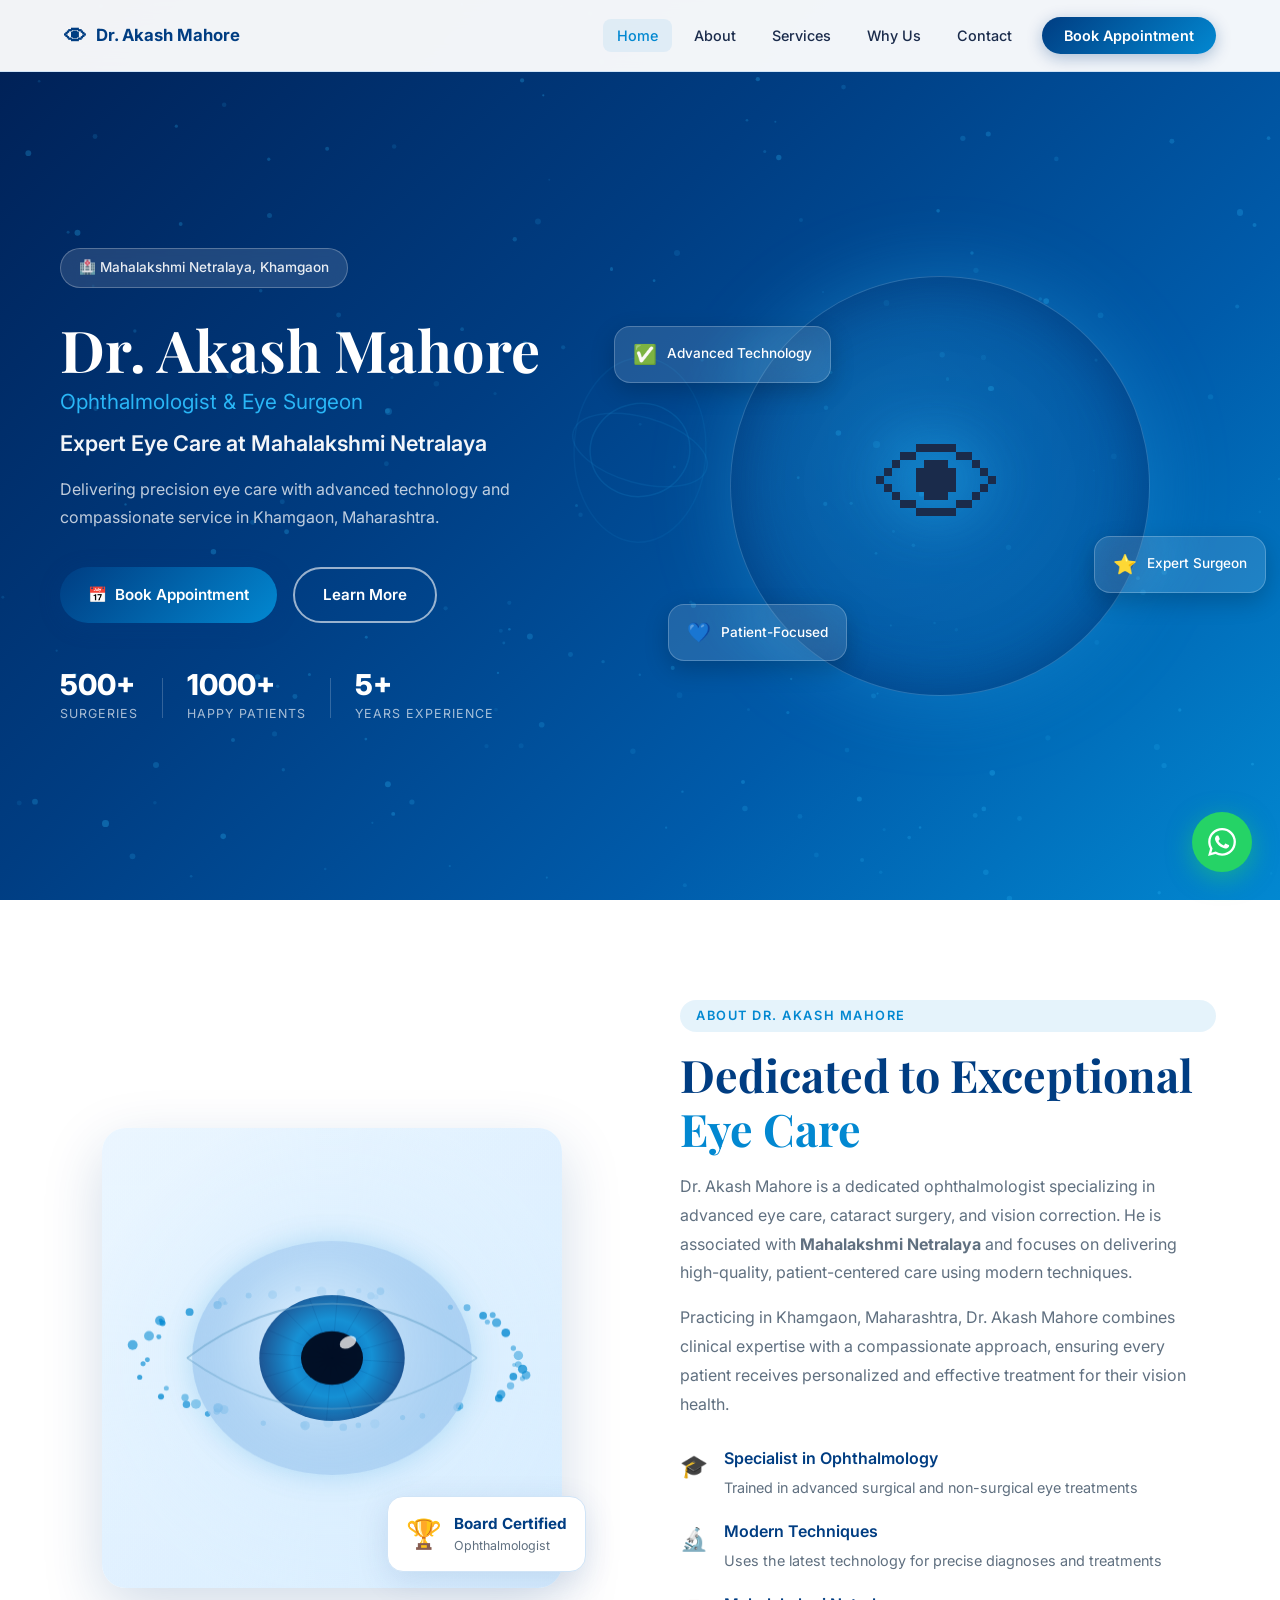
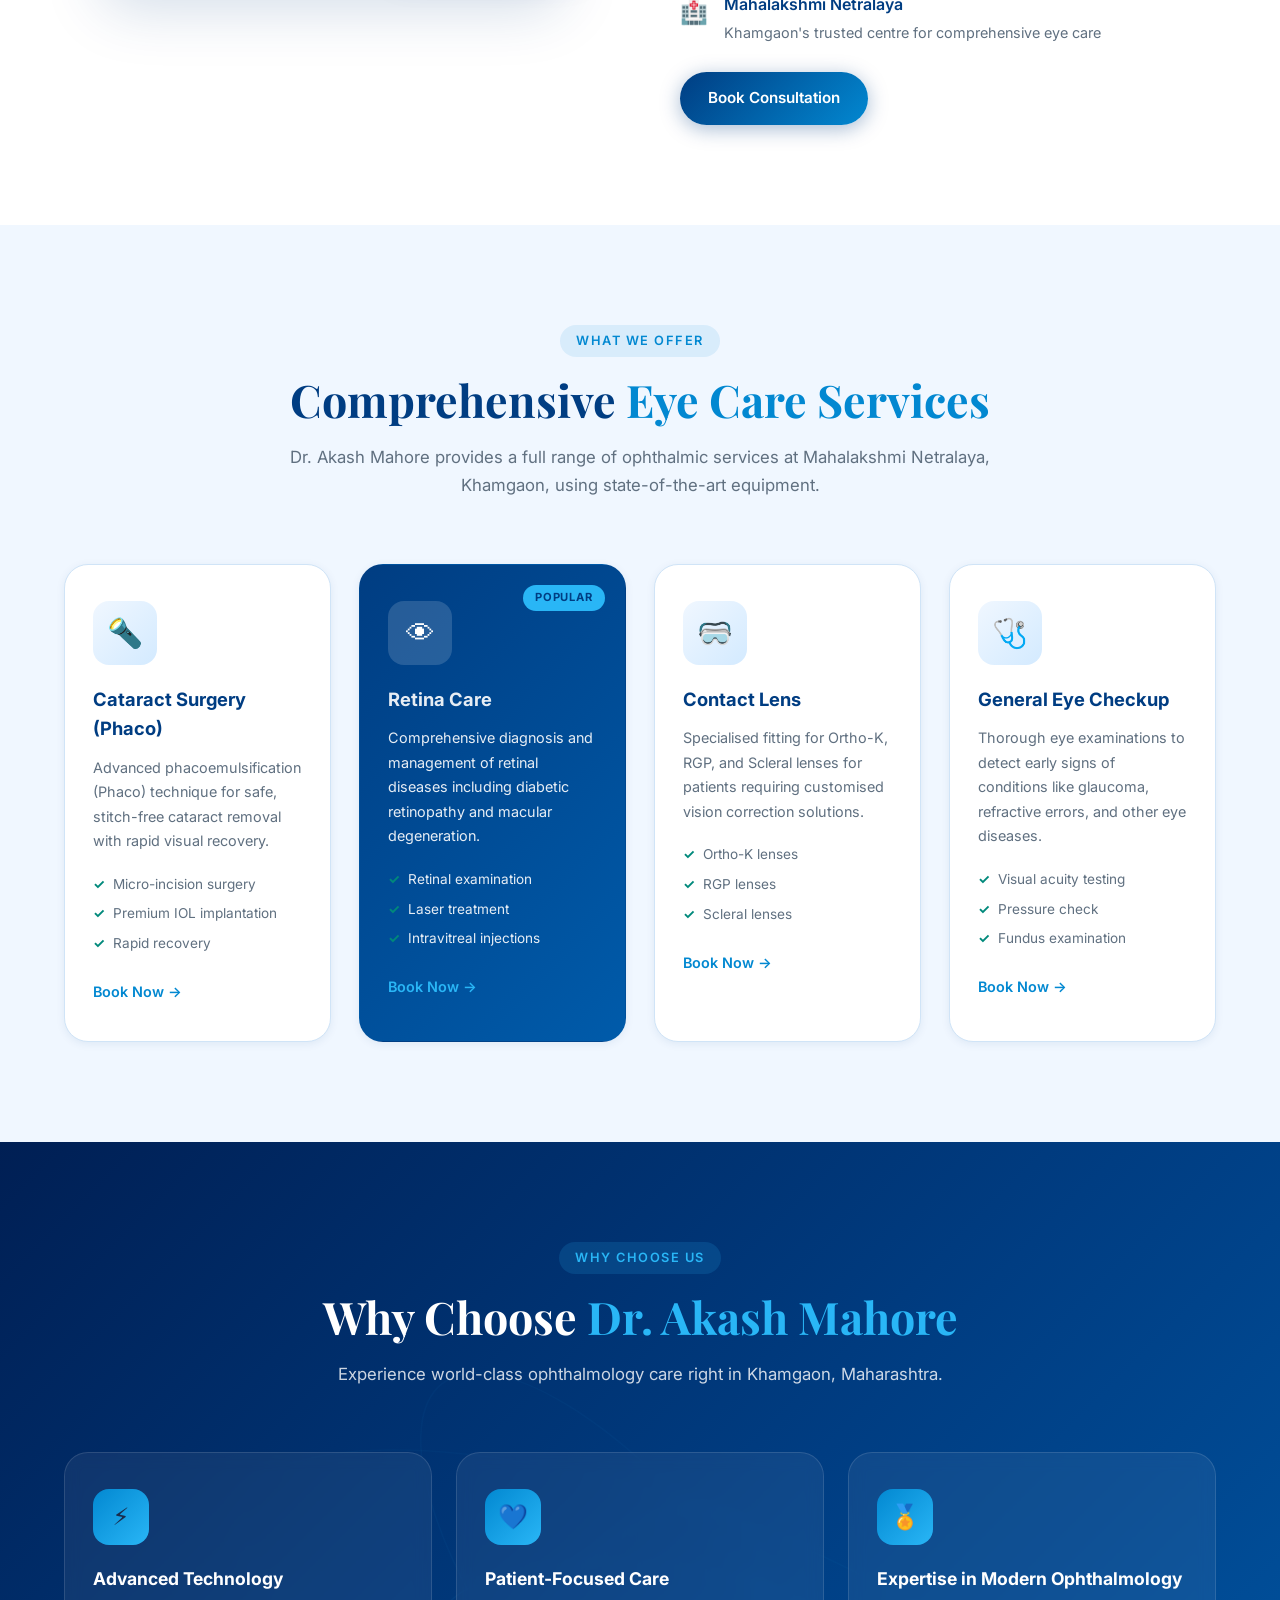
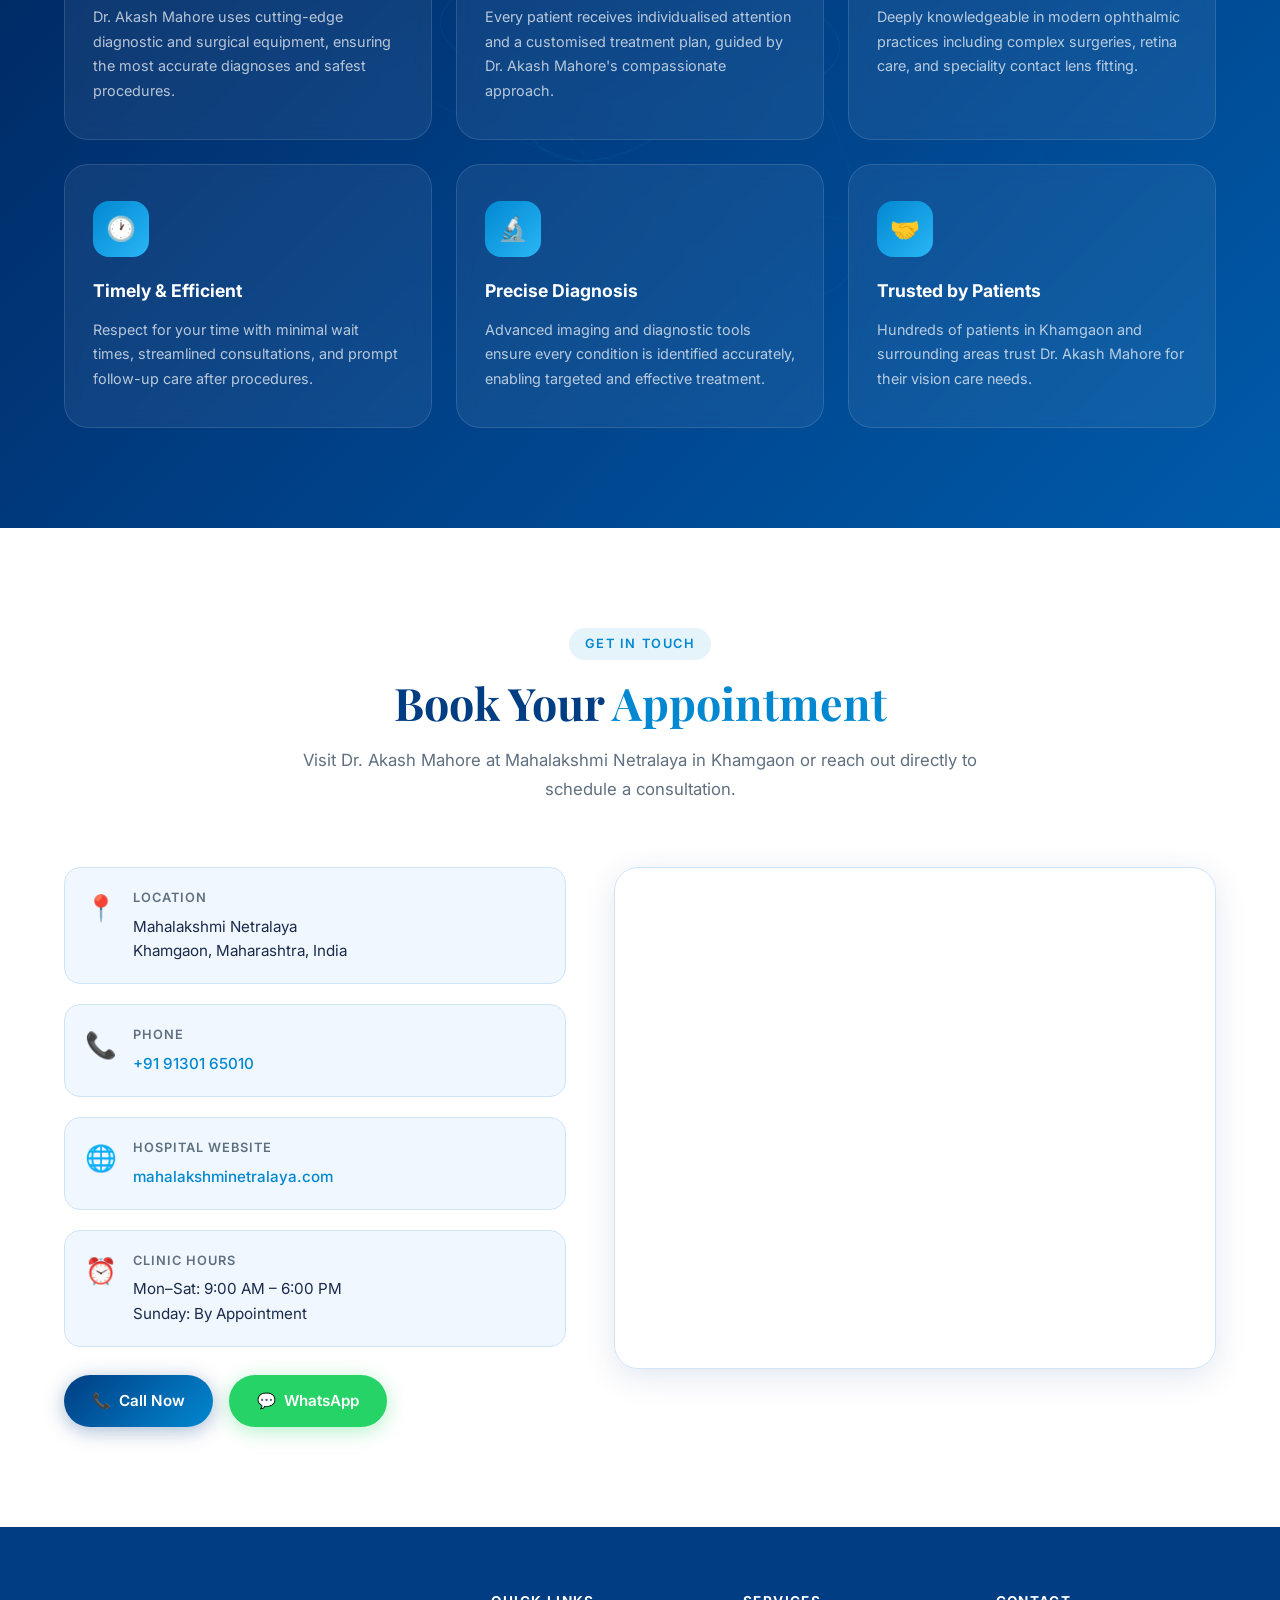
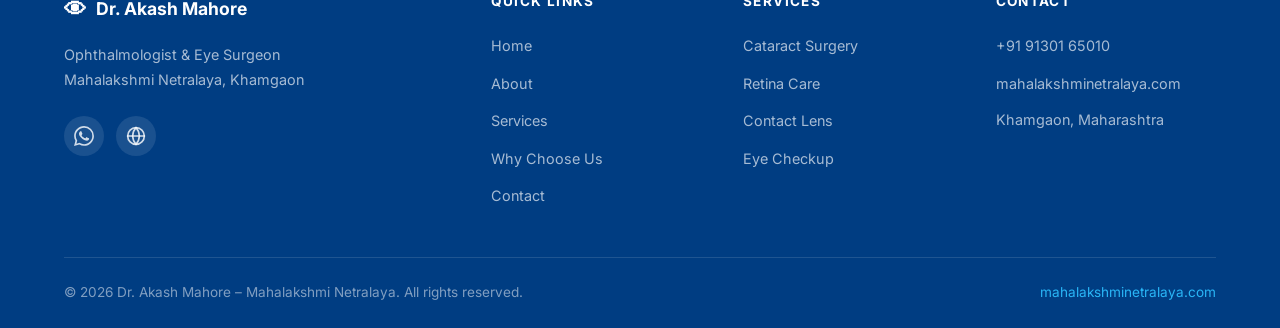
==== index.html @ 10a82d3f "Create professional ophthalmologist website for Dr. Akash Mahore Co-authored-by: akashmahore <257510" ====
<!DOCTYPE html>
<html lang="en">
<head>
  <meta charset="UTF-8" />
  <meta name="viewport" content="width=device-width, initial-scale=1.0" />
  <meta name="description" content="Dr. Akash Mahore is a renowned ophthalmologist at Mahalakshmi Netralaya, Khamgaon, Maharashtra. Expert in cataract surgery, retina care, contact lens fitting, and general eye checkups." />
  <meta name="keywords" content="Dr. Akash Mahore, ophthalmologist, eye surgeon, Mahalakshmi Netralaya, Khamgaon, Maharashtra, cataract surgery, retina care, contact lens, eye checkup" />
  <meta name="author" content="Dr. Akash Mahore" />
  <meta property="og:title" content="Dr. Akash Mahore | Ophthalmologist | Mahalakshmi Netralaya" />
  <meta property="og:description" content="Expert eye care at Mahalakshmi Netralaya, Khamgaon, Maharashtra. Book an appointment with Dr. Akash Mahore today." />
  <meta property="og:type" content="website" />
  <title>Dr. Akash Mahore | Ophthalmologist | Mahalakshmi Netralaya</title>

  <!-- Schema Markup for Medical Professional -->
  <script type="application/ld+json">
  {
    "@context": "https://schema.org",
    "@type": "Physician",
    "name": "Dr. Akash Mahore",
    "description": "Ophthalmologist and Eye Surgeon specializing in cataract surgery, retina care, and vision correction.",
    "medicalSpecialty": "Ophthalmology",
    "worksFor": {
      "@type": "MedicalOrganization",
      "name": "Mahalakshmi Netralaya",
      "url": "https://mahalakshminetralaya.com",
      "address": {
        "@type": "PostalAddress",
        "addressLocality": "Khamgaon",
        "addressRegion": "Maharashtra",
        "addressCountry": "IN"
      }
    },
    "telephone": "+919130165010",
    "url": "https://mahalakshminetralaya.com"
  }
  </script>

  <link rel="stylesheet" href="styles.css" />
  <link rel="preconnect" href="https://fonts.googleapis.com" />
  <link rel="preconnect" href="https://fonts.gstatic.com" crossorigin />
  <link href="https://fonts.googleapis.com/css2?family=Inter:wght@300;400;500;600;700;800&family=Playfair+Display:wght@700&display=swap" rel="stylesheet" />
</head>
<body>

  <!-- ===== NAVIGATION ===== -->
  <nav class="navbar" id="navbar" role="navigation" aria-label="Main navigation">
    <div class="nav-container">
      <a href="#home" class="nav-logo" aria-label="Dr. Akash Mahore Home">
        <span class="logo-icon">👁</span>
        <span class="logo-text">Dr. Akash Mahore</span>
      </a>
      <ul class="nav-links" id="navLinks" role="list">
        <li><a href="#home" class="nav-link">Home</a></li>
        <li><a href="#about" class="nav-link">About</a></li>
        <li><a href="#services" class="nav-link">Services</a></li>
        <li><a href="#why-choose" class="nav-link">Why Us</a></li>
        <li><a href="#contact" class="nav-link">Contact</a></li>
        <li><a href="tel:+919130165010" class="nav-cta">Book Appointment</a></li>
      </ul>
      <button class="hamburger" id="hamburger" aria-label="Toggle navigation menu" aria-expanded="false" aria-controls="navLinks">
        <span></span><span></span><span></span>
      </button>
    </div>
  </nav>

  <!-- ===== HERO SECTION ===== -->
  <section class="hero" id="home" aria-label="Hero section">
    <canvas id="heroCanvas" aria-hidden="true"></canvas>
    <div class="hero-particles" aria-hidden="true" id="heroParticles"></div>
    <div class="hero-content">
      <div class="hero-badge">🏥 Mahalakshmi Netralaya, Khamgaon</div>
      <h1 class="hero-title">
        Dr. Akash Mahore
        <span class="title-accent">Ophthalmologist &amp; Eye Surgeon</span>
      </h1>
      <p class="hero-subtitle">Expert Eye Care at Mahalakshmi Netralaya</p>
      <p class="hero-desc">Delivering precision eye care with advanced technology and compassionate service in Khamgaon, Maharashtra.</p>
      <div class="hero-actions">
        <a href="tel:+919130165010" class="btn btn-primary">
          <span>📅</span> Book Appointment
        </a>
        <a href="#about" class="btn btn-secondary">Learn More</a>
      </div>
      <div class="hero-stats">
        <div class="stat-item">
          <span class="stat-number">500+</span>
          <span class="stat-label">Surgeries</span>
        </div>
        <div class="stat-divider" aria-hidden="true"></div>
        <div class="stat-item">
          <span class="stat-number">1000+</span>
          <span class="stat-label">Happy Patients</span>
        </div>
        <div class="stat-divider" aria-hidden="true"></div>
        <div class="stat-item">
          <span class="stat-number">5+</span>
          <span class="stat-label">Years Experience</span>
        </div>
      </div>
    </div>
    <div class="hero-visual" aria-hidden="true">
      <div class="eye-3d-container" id="eye3dContainer"></div>
      <div class="floating-card card-1">
        <span class="card-icon">✅</span>
        <span>Advanced Technology</span>
      </div>
      <div class="floating-card card-2">
        <span class="card-icon">⭐</span>
        <span>Expert Surgeon</span>
      </div>
      <div class="floating-card card-3">
        <span class="card-icon">💙</span>
        <span>Patient-Focused</span>
      </div>
    </div>
  </section>

  <!-- ===== ABOUT SECTION ===== -->
  <section class="about" id="about" aria-label="About Dr. Akash Mahore">
    <div class="section-container">
      <div class="about-visual" aria-hidden="true">
        <div class="about-3d-wrap">
          <canvas id="aboutCanvas"></canvas>
          <div class="about-badge">
            <span class="badge-icon">🏆</span>
            <div>
              <span class="badge-title">Board Certified</span>
              <span class="badge-sub">Ophthalmologist</span>
            </div>
          </div>
        </div>
      </div>
      <div class="about-content">
        <div class="section-label">About Dr. Akash Mahore</div>
        <h2 class="section-title">Dedicated to Exceptional <span class="text-accent">Eye Care</span></h2>
        <p class="about-bio">
          Dr. Akash Mahore is a dedicated ophthalmologist specializing in advanced eye care, cataract surgery, and vision correction. He is associated with <strong>Mahalakshmi Netralaya</strong> and focuses on delivering high-quality, patient-centered care using modern techniques.
        </p>
        <p class="about-bio">
          Practicing in Khamgaon, Maharashtra, Dr. Akash Mahore combines clinical expertise with a compassionate approach, ensuring every patient receives personalized and effective treatment for their vision health.
        </p>
        <ul class="about-highlights" role="list">
          <li class="highlight-item">
            <span class="highlight-icon">🎓</span>
            <div>
              <strong>Specialist in Ophthalmology</strong>
              <p>Trained in advanced surgical and non-surgical eye treatments</p>
            </div>
          </li>
          <li class="highlight-item">
            <span class="highlight-icon">🔬</span>
            <div>
              <strong>Modern Techniques</strong>
              <p>Uses the latest technology for precise diagnoses and treatments</p>
            </div>
          </li>
          <li class="highlight-item">
            <span class="highlight-icon">🏥</span>
            <div>
              <strong>Mahalakshmi Netralaya</strong>
              <p>Khamgaon's trusted centre for comprehensive eye care</p>
            </div>
          </li>
        </ul>
        <a href="tel:+919130165010" class="btn btn-primary">Book Consultation</a>
      </div>
    </div>
  </section>

  <!-- ===== SERVICES SECTION ===== -->
  <section class="services" id="services" aria-label="Services offered by Dr. Akash Mahore">
    <div class="section-container">
      <div class="section-header">
        <div class="section-label">What We Offer</div>
        <h2 class="section-title">Comprehensive <span class="text-accent">Eye Care Services</span></h2>
        <p class="section-desc">Dr. Akash Mahore provides a full range of ophthalmic services at Mahalakshmi Netralaya, Khamgaon, using state-of-the-art equipment.</p>
      </div>
      <div class="services-grid">

        <article class="service-card" data-tilt>
          <div class="service-icon-wrap">
            <div class="service-icon">🔦</div>
          </div>
          <h3>Cataract Surgery (Phaco)</h3>
          <p>Advanced phacoemulsification (Phaco) technique for safe, stitch-free cataract removal with rapid visual recovery.</p>
          <ul class="service-features" role="list">
            <li>Micro-incision surgery</li>
            <li>Premium IOL implantation</li>
            <li>Rapid recovery</li>
          </ul>
          <a href="tel:+919130165010" class="service-cta">Book Now →</a>
        </article>

        <article class="service-card featured" data-tilt>
          <div class="service-badge">Popular</div>
          <div class="service-icon-wrap">
            <div class="service-icon">👁</div>
          </div>
          <h3>Retina Care</h3>
          <p>Comprehensive diagnosis and management of retinal diseases including diabetic retinopathy and macular degeneration.</p>
          <ul class="service-features" role="list">
            <li>Retinal examination</li>
            <li>Laser treatment</li>
            <li>Intravitreal injections</li>
          </ul>
          <a href="tel:+919130165010" class="service-cta">Book Now →</a>
        </article>

        <article class="service-card" data-tilt>
          <div class="service-icon-wrap">
            <div class="service-icon">🥽</div>
          </div>
          <h3>Contact Lens</h3>
          <p>Specialised fitting for Ortho-K, RGP, and Scleral lenses for patients requiring customised vision correction solutions.</p>
          <ul class="service-features" role="list">
            <li>Ortho-K lenses</li>
            <li>RGP lenses</li>
            <li>Scleral lenses</li>
          </ul>
          <a href="tel:+919130165010" class="service-cta">Book Now →</a>
        </article>

        <article class="service-card" data-tilt>
          <div class="service-icon-wrap">
            <div class="service-icon">🩺</div>
          </div>
          <h3>General Eye Checkup</h3>
          <p>Thorough eye examinations to detect early signs of conditions like glaucoma, refractive errors, and other eye diseases.</p>
          <ul class="service-features" role="list">
            <li>Visual acuity testing</li>
            <li>Pressure check</li>
            <li>Fundus examination</li>
          </ul>
          <a href="tel:+919130165010" class="service-cta">Book Now →</a>
        </article>

      </div>
    </div>
  </section>

  <!-- ===== WHY CHOOSE SECTION ===== -->
  <section class="why-choose" id="why-choose" aria-label="Why choose Dr. Akash Mahore">
    <div class="why-bg-canvas" aria-hidden="true" id="whyCanvas"></div>
    <div class="section-container">
      <div class="section-header">
        <div class="section-label light">Why Choose Us</div>
        <h2 class="section-title light">Why Choose <span class="text-accent-light">Dr. Akash Mahore</span></h2>
        <p class="section-desc light">Experience world-class ophthalmology care right in Khamgaon, Maharashtra.</p>
      </div>
      <div class="why-grid">

        <div class="why-card" role="article">
          <div class="why-icon-wrap">
            <div class="why-icon">⚡</div>
          </div>
          <h3>Advanced Technology</h3>
          <p>Dr. Akash Mahore uses cutting-edge diagnostic and surgical equipment, ensuring the most accurate diagnoses and safest procedures.</p>
        </div>

        <div class="why-card" role="article">
          <div class="why-icon-wrap">
            <div class="why-icon">💙</div>
          </div>
          <h3>Patient-Focused Care</h3>
          <p>Every patient receives individualised attention and a customised treatment plan, guided by Dr. Akash Mahore's compassionate approach.</p>
        </div>

        <div class="why-card" role="article">
          <div class="why-icon-wrap">
            <div class="why-icon">🏅</div>
          </div>
          <h3>Expertise in Modern Ophthalmology</h3>
          <p>Deeply knowledgeable in modern ophthalmic practices including complex surgeries, retina care, and speciality contact lens fitting.</p>
        </div>

        <div class="why-card" role="article">
          <div class="why-icon-wrap">
            <div class="why-icon">🕐</div>
          </div>
          <h3>Timely &amp; Efficient</h3>
          <p>Respect for your time with minimal wait times, streamlined consultations, and prompt follow-up care after procedures.</p>
        </div>

        <div class="why-card" role="article">
          <div class="why-icon-wrap">
            <div class="why-icon">🔬</div>
          </div>
          <h3>Precise Diagnosis</h3>
          <p>Advanced imaging and diagnostic tools ensure every condition is identified accurately, enabling targeted and effective treatment.</p>
        </div>

        <div class="why-card" role="article">
          <div class="why-icon-wrap">
            <div class="why-icon">🤝</div>
          </div>
          <h3>Trusted by Patients</h3>
          <p>Hundreds of patients in Khamgaon and surrounding areas trust Dr. Akash Mahore for their vision care needs.</p>
        </div>

      </div>
    </div>
  </section>

  <!-- ===== CONTACT SECTION ===== -->
  <section class="contact" id="contact" aria-label="Contact Dr. Akash Mahore">
    <div class="section-container">
      <div class="section-header">
        <div class="section-label">Get In Touch</div>
        <h2 class="section-title">Book Your <span class="text-accent">Appointment</span></h2>
        <p class="section-desc">Visit Dr. Akash Mahore at Mahalakshmi Netralaya in Khamgaon or reach out directly to schedule a consultation.</p>
      </div>
      <div class="contact-grid">

        <div class="contact-info">
          <div class="contact-card">
            <div class="contact-icon">📍</div>
            <div>
              <h3>Location</h3>
              <p>Mahalakshmi Netralaya<br>Khamgaon, Maharashtra, India</p>
            </div>
          </div>
          <div class="contact-card">
            <div class="contact-icon">📞</div>
            <div>
              <h3>Phone</h3>
              <p><a href="tel:+919130165010">+91 91301 65010</a></p>
            </div>
          </div>
          <div class="contact-card">
            <div class="contact-icon">🌐</div>
            <div>
              <h3>Hospital Website</h3>
              <p><a href="https://mahalakshminetralaya.com" target="_blank" rel="noopener noreferrer">mahalakshminetralaya.com</a></p>
            </div>
          </div>
          <div class="contact-card">
            <div class="contact-icon">⏰</div>
            <div>
              <h3>Clinic Hours</h3>
              <p>Mon–Sat: 9:00 AM – 6:00 PM<br>Sunday: By Appointment</p>
            </div>
          </div>
          <div class="contact-actions">
            <a href="tel:+919130165010" class="btn btn-primary">
              <span>📞</span> Call Now
            </a>
            <a href="https://wa.me/919130165010?text=Hello%20Dr.%20Akash%20Mahore%2C%20I%20would%20like%20to%20book%20an%20appointment." target="_blank" rel="noopener noreferrer" class="btn btn-whatsapp">
              <span>💬</span> WhatsApp
            </a>
          </div>
        </div>

        <div class="contact-map">
          <iframe
            title="Mahalakshmi Netralaya location map"
            src="https://www.google.com/maps?q=Mahalakshmi+Netralaya+Khamgaon+Maharashtra&output=embed"
            allowfullscreen
            loading="lazy"
            referrerpolicy="no-referrer-when-downgrade"
          ></iframe>
        </div>

      </div>
    </div>
  </section>

  <!-- ===== FOOTER ===== -->
  <footer class="footer" role="contentinfo">
    <div class="footer-container">
      <div class="footer-top">
        <div class="footer-brand">
          <div class="footer-logo">
            <span class="logo-icon">👁</span>
            <span>Dr. Akash Mahore</span>
          </div>
          <p class="footer-tagline">Ophthalmologist &amp; Eye Surgeon<br>Mahalakshmi Netralaya, Khamgaon</p>
          <div class="footer-social" role="list" aria-label="Social media links">
            <a href="https://wa.me/919130165010" target="_blank" rel="noopener noreferrer" class="social-link" aria-label="WhatsApp">
              <svg xmlns="http://www.w3.org/2000/svg" width="20" height="20" viewBox="0 0 24 24" fill="currentColor" aria-hidden="true"><path d="M17.472 14.382c-.297-.149-1.758-.867-2.03-.967-.273-.099-.471-.148-.67.15-.197.297-.767.966-.94 1.164-.173.199-.347.223-.644.075-.297-.15-1.255-.463-2.39-1.475-.883-.788-1.48-1.761-1.653-2.059-.173-.297-.018-.458.13-.606.134-.133.298-.347.446-.52.149-.174.198-.298.298-.497.099-.198.05-.371-.025-.52-.075-.149-.669-1.612-.916-2.207-.242-.579-.487-.5-.669-.51-.173-.008-.371-.01-.57-.01-.198 0-.52.074-.792.372-.272.297-1.04 1.016-1.04 2.479 0 1.462 1.065 2.875 1.213 3.074.149.198 2.096 3.2 5.077 4.487.709.306 1.262.489 1.694.625.712.227 1.36.195 1.871.118.571-.085 1.758-.719 2.006-1.413.248-.694.248-1.289.173-1.413-.074-.124-.272-.198-.57-.347m-5.421 7.403h-.004a9.87 9.87 0 01-5.031-1.378l-.361-.214-3.741.982.998-3.648-.235-.374a9.86 9.86 0 01-1.51-5.26c.001-5.45 4.436-9.884 9.888-9.884 2.64 0 5.122 1.03 6.988 2.898a9.825 9.825 0 012.893 6.994c-.003 5.45-4.437 9.884-9.885 9.884m8.413-18.297A11.815 11.815 0 0012.05 0C5.495 0 .16 5.335.157 11.892c0 2.096.547 4.142 1.588 5.945L.057 24l6.305-1.654a11.882 11.882 0 005.683 1.448h.005c6.554 0 11.89-5.335 11.893-11.893a11.821 11.821 0 00-3.48-8.413z"/></svg>
            </a>
            <a href="https://mahalakshminetralaya.com" target="_blank" rel="noopener noreferrer" class="social-link" aria-label="Hospital Website">
              <svg xmlns="http://www.w3.org/2000/svg" width="20" height="20" viewBox="0 0 24 24" fill="none" stroke="currentColor" stroke-width="2" stroke-linecap="round" stroke-linejoin="round" aria-hidden="true"><circle cx="12" cy="12" r="10"/><line x1="2" y1="12" x2="22" y2="12"/><path d="M12 2a15.3 15.3 0 0 1 4 10 15.3 15.3 0 0 1-4 10 15.3 15.3 0 0 1-4-10 15.3 15.3 0 0 1 4-10z"/></svg>
            </a>
          </div>
        </div>
        <div class="footer-links">
          <div class="footer-col">
            <h4>Quick Links</h4>
            <ul role="list">
              <li><a href="#home">Home</a></li>
              <li><a href="#about">About</a></li>
              <li><a href="#services">Services</a></li>
              <li><a href="#why-choose">Why Choose Us</a></li>
              <li><a href="#contact">Contact</a></li>
            </ul>
          </div>
          <div class="footer-col">
            <h4>Services</h4>
            <ul role="list">
              <li><a href="#services">Cataract Surgery</a></li>
              <li><a href="#services">Retina Care</a></li>
              <li><a href="#services">Contact Lens</a></li>
              <li><a href="#services">Eye Checkup</a></li>
            </ul>
          </div>
          <div class="footer-col">
            <h4>Contact</h4>
            <ul role="list">
              <li><a href="tel:+919130165010">+91 91301 65010</a></li>
              <li><a href="https://mahalakshminetralaya.com" target="_blank" rel="noopener noreferrer">mahalakshminetralaya.com</a></li>
              <li>Khamgaon, Maharashtra</li>
            </ul>
          </div>
        </div>
      </div>
      <div class="footer-bottom">
        <p>&copy; <span id="year"></span> Dr. Akash Mahore – Mahalakshmi Netralaya. All rights reserved.</p>
        <p>
          <a href="https://mahalakshminetralaya.com" target="_blank" rel="noopener noreferrer">mahalakshminetralaya.com</a>
        </p>
      </div>
    </div>
  </footer>

  <!-- ===== WHATSAPP FLOATING BUTTON ===== -->
  <a
    href="https://wa.me/919130165010?text=Hello%20Dr.%20Akash%20Mahore%2C%20I%20would%20like%20to%20book%20an%20appointment."
    target="_blank"
    rel="noopener noreferrer"
    class="whatsapp-float"
    aria-label="Contact Dr. Akash Mahore on WhatsApp"
  >
    <svg xmlns="http://www.w3.org/2000/svg" width="28" height="28" viewBox="0 0 24 24" fill="white" aria-hidden="true">
      <path d="M17.472 14.382c-.297-.149-1.758-.867-2.03-.967-.273-.099-.471-.148-.67.15-.197.297-.767.966-.94 1.164-.173.199-.347.223-.644.075-.297-.15-1.255-.463-2.39-1.475-.883-.788-1.48-1.761-1.653-2.059-.173-.297-.018-.458.13-.606.134-.133.298-.347.446-.52.149-.174.198-.298.298-.497.099-.198.05-.371-.025-.52-.075-.149-.669-1.612-.916-2.207-.242-.579-.487-.5-.669-.51-.173-.008-.371-.01-.57-.01-.198 0-.52.074-.792.372-.272.297-1.04 1.016-1.04 2.479 0 1.462 1.065 2.875 1.213 3.074.149.198 2.096 3.2 5.077 4.487.709.306 1.262.489 1.694.625.712.227 1.36.195 1.871.118.571-.085 1.758-.719 2.006-1.413.248-.694.248-1.289.173-1.413-.074-.124-.272-.198-.57-.347m-5.421 7.403h-.004a9.87 9.87 0 01-5.031-1.378l-.361-.214-3.741.982.998-3.648-.235-.374a9.86 9.86 0 01-1.51-5.26c.001-5.45 4.436-9.884 9.888-9.884 2.64 0 5.122 1.03 6.988 2.898a9.825 9.825 0 012.893 6.994c-.003 5.45-4.437 9.884-9.885 9.884m8.413-18.297A11.815 11.815 0 0012.05 0C5.495 0 .16 5.335.157 11.892c0 2.096.547 4.142 1.588 5.945L.057 24l6.305-1.654a11.882 11.882 0 005.683 1.448h.005c6.554 0 11.89-5.335 11.893-11.893a11.821 11.821 0 00-3.48-8.413z"/>
    </svg>
    <span class="whatsapp-tooltip">Chat with Dr. Akash Mahore</span>
  </a>

  <script src="three-setup.js"></script>
  <script src="script.js"></script>
</body>
</html>
---- styles.css ----
/* ============================================================
   Dr. Akash Mahore – Ophthalmologist Website Styles
   Mahalakshmi Netralaya, Khamgaon, Maharashtra
   ============================================================ */

/* ---- CSS Variables ---- */
:root {
  --color-primary: #003D82;
  --color-primary-light: #1565C0;
  --color-accent: #0288D1;
  --color-accent-light: #29B6F6;
  --color-bg: #FFFFFF;
  --color-bg-soft: #F0F7FF;
  --color-bg-card: #FFFFFF;
  --color-text: #1A2B4B;
  --color-text-muted: #607080;
  --color-border: #D0E4F7;
  --color-success: #00897B;
  --color-whatsapp: #25D366;
  --shadow-sm: 0 2px 8px rgba(0, 61, 130, 0.08);
  --shadow-md: 0 8px 32px rgba(0, 61, 130, 0.12);
  --shadow-lg: 0 20px 60px rgba(0, 61, 130, 0.18);
  --radius-sm: 8px;
  --radius-md: 16px;
  --radius-lg: 24px;
  --transition: 0.35s cubic-bezier(0.4, 0, 0.2, 1);
  --font-body: 'Inter', system-ui, sans-serif;
  --font-heading: 'Playfair Display', Georgia, serif;
  --nav-height: 72px;
}

/* ---- Reset & Base ---- */
*, *::before, *::after { box-sizing: border-box; margin: 0; padding: 0; }

html {
  scroll-behavior: smooth;
  font-size: 16px;
}

body {
  font-family: var(--font-body);
  color: var(--color-text);
  background: var(--color-bg);
  overflow-x: hidden;
  line-height: 1.6;
}

img, svg { display: block; max-width: 100%; }

a {
  color: inherit;
  text-decoration: none;
  transition: color var(--transition);
}

ul { list-style: none; }

/* ---- Utility Classes ---- */
.text-accent { color: var(--color-accent); }
.text-accent-light { color: var(--color-accent-light); }

.section-container {
  max-width: 1200px;
  margin: 0 auto;
  padding: 100px 24px;
}

.section-header {
  text-align: center;
  max-width: 700px;
  margin: 0 auto 64px;
}

.section-label {
  display: inline-block;
  font-size: 0.8rem;
  font-weight: 600;
  letter-spacing: 0.12em;
  text-transform: uppercase;
  color: var(--color-accent);
  background: rgba(2, 136, 209, 0.1);
  padding: 6px 16px;
  border-radius: 100px;
  margin-bottom: 16px;
}

.section-label.light {
  color: var(--color-accent-light);
  background: rgba(41, 182, 246, 0.15);
}

.section-title {
  font-family: var(--font-heading);
  font-size: clamp(1.8rem, 4vw, 2.8rem);
  line-height: 1.2;
  color: var(--color-primary);
  margin-bottom: 16px;
}

.section-title.light { color: #FFFFFF; }

.section-desc {
  font-size: 1.05rem;
  color: var(--color-text-muted);
  line-height: 1.7;
}

.section-desc.light { color: rgba(255, 255, 255, 0.8); }

/* ---- Buttons ---- */
.btn {
  display: inline-flex;
  align-items: center;
  gap: 8px;
  padding: 14px 28px;
  border-radius: 100px;
  font-size: 0.95rem;
  font-weight: 600;
  cursor: pointer;
  border: none;
  transition: all var(--transition);
  white-space: nowrap;
  text-decoration: none;
}

.btn-primary {
  background: linear-gradient(135deg, var(--color-primary) 0%, var(--color-accent) 100%);
  color: #FFFFFF;
  box-shadow: 0 4px 20px rgba(0, 61, 130, 0.35);
}

.btn-primary:hover {
  transform: translateY(-3px);
  box-shadow: 0 8px 32px rgba(0, 61, 130, 0.45);
  color: #FFFFFF;
}

.btn-secondary {
  background: transparent;
  color: #FFFFFF;
  border: 2px solid rgba(255, 255, 255, 0.6);
}

.btn-secondary:hover {
  background: rgba(255, 255, 255, 0.15);
  border-color: #FFFFFF;
  color: #FFFFFF;
}

.btn-whatsapp {
  background: var(--color-whatsapp);
  color: #FFFFFF;
  box-shadow: 0 4px 20px rgba(37, 211, 102, 0.35);
}

.btn-whatsapp:hover {
  transform: translateY(-3px);
  box-shadow: 0 8px 32px rgba(37, 211, 102, 0.45);
  color: #FFFFFF;
}

/* ============================================================
   NAVIGATION
   ============================================================ */
.navbar {
  position: fixed;
  top: 0;
  left: 0;
  right: 0;
  z-index: 1000;
  height: var(--nav-height);
  background: rgba(255, 255, 255, 0.95);
  backdrop-filter: blur(12px);
  -webkit-backdrop-filter: blur(12px);
  border-bottom: 1px solid var(--color-border);
  transition: all var(--transition);
}

.navbar.scrolled {
  box-shadow: var(--shadow-md);
}

.nav-container {
  max-width: 1200px;
  margin: 0 auto;
  padding: 0 24px;
  height: 100%;
  display: flex;
  align-items: center;
  justify-content: space-between;
}

.nav-logo {
  display: flex;
  align-items: center;
  gap: 10px;
  font-weight: 700;
  font-size: 1.05rem;
  color: var(--color-primary);
}

.logo-icon { font-size: 1.4rem; }

.nav-links {
  display: flex;
  align-items: center;
  gap: 8px;
}

.nav-link {
  padding: 8px 14px;
  border-radius: var(--radius-sm);
  font-size: 0.9rem;
  font-weight: 500;
  color: var(--color-text);
  transition: all var(--transition);
}

.nav-link:hover,
.nav-link.active {
  color: var(--color-accent);
  background: rgba(2, 136, 209, 0.08);
}

.nav-cta {
  padding: 10px 22px;
  background: linear-gradient(135deg, var(--color-primary) 0%, var(--color-accent) 100%);
  color: #FFFFFF !important;
  border-radius: 100px;
  font-size: 0.9rem;
  font-weight: 600;
  margin-left: 8px;
  transition: all var(--transition);
  box-shadow: 0 4px 16px rgba(0, 61, 130, 0.3);
}

.nav-cta:hover {
  transform: translateY(-2px);
  box-shadow: 0 8px 24px rgba(0, 61, 130, 0.4);
  color: #FFFFFF !important;
}

.hamburger {
  display: none;
  flex-direction: column;
  gap: 5px;
  background: none;
  border: none;
  cursor: pointer;
  padding: 8px;
  border-radius: var(--radius-sm);
  transition: background var(--transition);
}

.hamburger:hover { background: var(--color-bg-soft); }

.hamburger span {
  display: block;
  width: 24px;
  height: 2px;
  background: var(--color-primary);
  border-radius: 2px;
  transition: all var(--transition);
}

.hamburger.open span:nth-child(1) { transform: translateY(7px) rotate(45deg); }
.hamburger.open span:nth-child(2) { opacity: 0; transform: scaleX(0); }
.hamburger.open span:nth-child(3) { transform: translateY(-7px) rotate(-45deg); }

/* ============================================================
   HERO SECTION
   ============================================================ */
.hero {
  position: relative;
  min-height: 100vh;
  display: flex;
  align-items: center;
  background: linear-gradient(135deg, #001F54 0%, #003D82 40%, #005BAA 70%, #0288D1 100%);
  overflow: hidden;
  padding-top: var(--nav-height);
}

#heroCanvas {
  position: absolute;
  inset: 0;
  width: 100%;
  height: 100%;
  opacity: 0.5;
}

.hero-particles {
  position: absolute;
  inset: 0;
  pointer-events: none;
}

.hero-content {
  position: relative;
  z-index: 2;
  flex: 1;
  max-width: 600px;
  padding: 48px 24px 48px 60px;
  animation: fadeInLeft 1s ease-out;
}

@keyframes fadeInLeft {
  from { opacity: 0; transform: translateX(-40px); }
  to   { opacity: 1; transform: translateX(0); }
}

.hero-badge {
  display: inline-flex;
  align-items: center;
  gap: 8px;
  background: rgba(255, 255, 255, 0.12);
  border: 1px solid rgba(255, 255, 255, 0.25);
  color: rgba(255, 255, 255, 0.9);
  padding: 8px 18px;
  border-radius: 100px;
  font-size: 0.85rem;
  font-weight: 500;
  margin-bottom: 28px;
  backdrop-filter: blur(8px);
}

.hero-title {
  font-family: var(--font-heading);
  font-size: clamp(2.2rem, 5vw, 3.6rem);
  color: #FFFFFF;
  line-height: 1.15;
  margin-bottom: 12px;
}

.title-accent {
  display: block;
  font-family: var(--font-body);
  font-size: clamp(1rem, 2.5vw, 1.3rem);
  font-weight: 400;
  color: var(--color-accent-light);
  margin-top: 8px;
}

.hero-subtitle {
  font-size: clamp(1rem, 2.5vw, 1.35rem);
  color: rgba(255, 255, 255, 0.95);
  font-weight: 600;
  margin-bottom: 16px;
}

.hero-desc {
  font-size: 1rem;
  color: rgba(255, 255, 255, 0.75);
  line-height: 1.7;
  margin-bottom: 36px;
  max-width: 480px;
}

.hero-actions {
  display: flex;
  gap: 16px;
  flex-wrap: wrap;
  margin-bottom: 48px;
}

.hero-stats {
  display: flex;
  align-items: center;
  gap: 24px;
}

.stat-item {
  display: flex;
  flex-direction: column;
}

.stat-number {
  font-size: 1.8rem;
  font-weight: 800;
  color: #FFFFFF;
  line-height: 1;
}

.stat-label {
  font-size: 0.78rem;
  color: rgba(255, 255, 255, 0.65);
  text-transform: uppercase;
  letter-spacing: 0.08em;
  margin-top: 4px;
}

.stat-divider {
  width: 1px;
  height: 40px;
  background: rgba(255, 255, 255, 0.2);
}

/* Hero Visual (right side) */
.hero-visual {
  position: relative;
  flex: 1;
  display: flex;
  align-items: center;
  justify-content: center;
  min-height: 500px;
  animation: fadeInRight 1s ease-out 0.3s both;
}

@keyframes fadeInRight {
  from { opacity: 0; transform: translateX(40px); }
  to   { opacity: 1; transform: translateX(0); }
}

.eye-3d-container {
  width: 420px;
  height: 420px;
  border-radius: 50%;
  background: radial-gradient(circle at 40% 40%, rgba(41, 182, 246, 0.25), rgba(0, 61, 130, 0.4));
  border: 1px solid rgba(255, 255, 255, 0.15);
  box-shadow: 0 0 80px rgba(41, 182, 246, 0.3), inset 0 0 60px rgba(0, 40, 100, 0.5);
  position: relative;
  overflow: hidden;
  display: flex;
  align-items: center;
  justify-content: center;
}

.eye-3d-container::before {
  content: '👁';
  font-size: 8rem;
  filter: drop-shadow(0 0 30px rgba(41, 182, 246, 0.8));
  animation: eyePulse 3s ease-in-out infinite;
}

@keyframes eyePulse {
  0%, 100% { transform: scale(1); filter: drop-shadow(0 0 20px rgba(41, 182, 246, 0.6)); }
  50%       { transform: scale(1.08); filter: drop-shadow(0 0 40px rgba(41, 182, 246, 1)); }
}

/* Floating Cards */
.floating-card {
  position: absolute;
  display: flex;
  align-items: center;
  gap: 10px;
  background: rgba(255, 255, 255, 0.12);
  backdrop-filter: blur(16px);
  border: 1px solid rgba(255, 255, 255, 0.22);
  padding: 12px 18px;
  border-radius: var(--radius-md);
  color: #FFFFFF;
  font-size: 0.85rem;
  font-weight: 500;
  white-space: nowrap;
  box-shadow: 0 8px 24px rgba(0, 0, 0, 0.2);
}

.card-icon { font-size: 1.2rem; }

.card-1 { top: 18%; left: 2%; animation: float1 4s ease-in-out infinite; }
.card-2 { top: 60%; right: 2%; animation: float2 4.5s ease-in-out infinite 0.5s; }
.card-3 { bottom: 15%; left: 10%; animation: float3 5s ease-in-out infinite 1s; }

@keyframes float1 {
  0%, 100% { transform: translateY(0px); }
  50% { transform: translateY(-12px); }
}
@keyframes float2 {
  0%, 100% { transform: translateY(0px); }
  50% { transform: translateY(-10px); }
}
@keyframes float3 {
  0%, 100% { transform: translateY(0px); }
  50% { transform: translateY(-14px); }
}

/* ============================================================
   ABOUT SECTION
   ============================================================ */
.about {
  background: var(--color-bg);
}

.about .section-container {
  display: grid;
  grid-template-columns: 1fr 1fr;
  gap: 80px;
  align-items: center;
}

.about-visual { position: relative; }

.about-3d-wrap {
  position: relative;
  width: 100%;
  aspect-ratio: 1;
  max-width: 460px;
  margin: 0 auto;
}

#aboutCanvas {
  width: 100% !important;
  height: 100% !important;
  border-radius: var(--radius-lg);
  background: linear-gradient(135deg, var(--color-bg-soft), #D3EAFF);
  box-shadow: var(--shadow-lg);
}

.about-badge {
  position: absolute;
  bottom: 24px;
  right: -24px;
  display: flex;
  align-items: center;
  gap: 12px;
  background: var(--color-bg);
  border: 1px solid var(--color-border);
  padding: 14px 18px;
  border-radius: var(--radius-md);
  box-shadow: var(--shadow-md);
  animation: float1 4s ease-in-out infinite;
}

.badge-icon { font-size: 1.8rem; }

.badge-title {
  display: block;
  font-weight: 700;
  font-size: 0.95rem;
  color: var(--color-primary);
}

.badge-sub {
  display: block;
  font-size: 0.78rem;
  color: var(--color-text-muted);
}

.about-content .section-label { display: block; text-align: left; }

.about-bio {
  font-size: 1rem;
  line-height: 1.8;
  color: var(--color-text-muted);
  margin-bottom: 16px;
}

.about-highlights {
  margin: 28px 0;
  display: flex;
  flex-direction: column;
  gap: 20px;
}

.highlight-item {
  display: flex;
  gap: 16px;
  align-items: flex-start;
}

.highlight-icon { font-size: 1.4rem; margin-top: 2px; flex-shrink: 0; }

.highlight-item strong {
  display: block;
  font-weight: 600;
  color: var(--color-primary);
  margin-bottom: 4px;
}

.highlight-item p {
  font-size: 0.9rem;
  color: var(--color-text-muted);
  margin: 0;
}

/* ============================================================
   SERVICES SECTION
   ============================================================ */
.services {
  background: var(--color-bg-soft);
}

.services-grid {
  display: grid;
  grid-template-columns: repeat(auto-fit, minmax(260px, 1fr));
  gap: 28px;
}

.service-card {
  position: relative;
  background: var(--color-bg-card);
  border-radius: var(--radius-lg);
  padding: 36px 28px;
  border: 1px solid var(--color-border);
  box-shadow: var(--shadow-sm);
  transition: all var(--transition);
  transform-style: preserve-3d;
  overflow: hidden;
}

.service-card::before {
  content: '';
  position: absolute;
  top: 0; left: 0; right: 0;
  height: 3px;
  background: linear-gradient(90deg, var(--color-primary), var(--color-accent-light));
  opacity: 0;
  transition: opacity var(--transition);
}

.service-card:hover {
  transform: translateY(-10px) rotateX(2deg);
  box-shadow: var(--shadow-lg);
  border-color: rgba(2, 136, 209, 0.2);
}

.service-card:hover::before { opacity: 1; }

.service-card.featured {
  background: linear-gradient(135deg, var(--color-primary) 0%, #005BAA 100%);
  color: #FFFFFF;
  border-color: transparent;
}

.service-card.featured h3,
.service-card.featured p,
.service-card.featured .service-features li { color: rgba(255, 255, 255, 0.9); }

.service-card.featured .service-cta { color: var(--color-accent-light); }

.service-badge {
  position: absolute;
  top: 20px; right: 20px;
  background: var(--color-accent-light);
  color: var(--color-primary);
  font-size: 0.7rem;
  font-weight: 700;
  padding: 4px 12px;
  border-radius: 100px;
  text-transform: uppercase;
  letter-spacing: 0.08em;
}

.service-icon-wrap {
  width: 64px;
  height: 64px;
  background: linear-gradient(135deg, var(--color-bg-soft), #D3EAFF);
  border-radius: var(--radius-md);
  display: flex;
  align-items: center;
  justify-content: center;
  margin-bottom: 20px;
}

.service-card.featured .service-icon-wrap {
  background: rgba(255, 255, 255, 0.15);
}

.service-icon { font-size: 1.8rem; }

.service-card h3 {
  font-size: 1.15rem;
  font-weight: 700;
  color: var(--color-primary);
  margin-bottom: 12px;
}

.service-card p {
  font-size: 0.9rem;
  color: var(--color-text-muted);
  line-height: 1.7;
  margin-bottom: 20px;
}

.service-features {
  margin-bottom: 24px;
  display: flex;
  flex-direction: column;
  gap: 8px;
}

.service-features li {
  font-size: 0.85rem;
  color: var(--color-text-muted);
  padding-left: 20px;
  position: relative;
}

.service-features li::before {
  content: '✓';
  position: absolute;
  left: 0;
  color: var(--color-success);
  font-weight: 700;
}

.service-cta {
  display: inline-block;
  font-size: 0.9rem;
  font-weight: 600;
  color: var(--color-accent);
  transition: gap var(--transition);
}

.service-cta:hover { letter-spacing: 0.02em; }

/* ============================================================
   WHY CHOOSE SECTION
   ============================================================ */
.why-choose {
  position: relative;
  background: linear-gradient(135deg, #001F54 0%, #003D82 50%, #005BAA 100%);
  overflow: hidden;
}

.why-bg-canvas {
  position: absolute;
  inset: 0;
  opacity: 0.3;
}

.why-choose .section-container { position: relative; z-index: 2; }

.why-grid {
  display: grid;
  grid-template-columns: repeat(auto-fit, minmax(300px, 1fr));
  gap: 24px;
}

.why-card {
  background: rgba(255, 255, 255, 0.06);
  border: 1px solid rgba(255, 255, 255, 0.12);
  border-radius: var(--radius-lg);
  padding: 36px 28px;
  backdrop-filter: blur(8px);
  transition: all var(--transition);
  cursor: default;
}

.why-card:hover {
  background: rgba(255, 255, 255, 0.1);
  border-color: rgba(41, 182, 246, 0.4);
  transform: translateY(-6px);
  box-shadow: 0 16px 40px rgba(0, 0, 0, 0.25);
}

.why-icon-wrap {
  width: 56px;
  height: 56px;
  background: linear-gradient(135deg, var(--color-accent), var(--color-accent-light));
  border-radius: var(--radius-md);
  display: flex;
  align-items: center;
  justify-content: center;
  margin-bottom: 20px;
}

.why-icon { font-size: 1.5rem; }

.why-card h3 {
  font-size: 1.1rem;
  font-weight: 700;
  color: #FFFFFF;
  margin-bottom: 12px;
}

.why-card p {
  font-size: 0.9rem;
  color: rgba(255, 255, 255, 0.7);
  line-height: 1.7;
}

/* ============================================================
   CONTACT SECTION
   ============================================================ */
.contact { background: var(--color-bg); }

.contact-grid {
  display: grid;
  grid-template-columns: 1fr 1.2fr;
  gap: 48px;
  align-items: start;
}

.contact-info {
  display: flex;
  flex-direction: column;
  gap: 20px;
}

.contact-card {
  display: flex;
  align-items: flex-start;
  gap: 16px;
  background: var(--color-bg-soft);
  border: 1px solid var(--color-border);
  border-radius: var(--radius-md);
  padding: 20px;
  transition: all var(--transition);
}

.contact-card:hover {
  border-color: rgba(2, 136, 209, 0.3);
  box-shadow: var(--shadow-sm);
}

.contact-icon { font-size: 1.6rem; flex-shrink: 0; }

.contact-card h3 {
  font-size: 0.8rem;
  font-weight: 600;
  text-transform: uppercase;
  letter-spacing: 0.08em;
  color: var(--color-text-muted);
  margin-bottom: 6px;
}

.contact-card p {
  font-size: 0.95rem;
  color: var(--color-text);
  line-height: 1.6;
}

.contact-card a {
  color: var(--color-accent);
  font-weight: 500;
}

.contact-card a:hover { color: var(--color-primary); }

.contact-actions {
  display: flex;
  gap: 16px;
  flex-wrap: wrap;
  margin-top: 8px;
}

.contact-map {
  border-radius: var(--radius-lg);
  overflow: hidden;
  box-shadow: var(--shadow-md);
  border: 1px solid var(--color-border);
}

.contact-map iframe {
  width: 100%;
  height: 500px;
  border: none;
  display: block;
}

/* ============================================================
   FOOTER
   ============================================================ */
.footer {
  background: var(--color-primary);
  color: rgba(255, 255, 255, 0.85);
}

.footer-container {
  max-width: 1200px;
  margin: 0 auto;
  padding: 0 24px;
}

.footer-top {
  display: grid;
  grid-template-columns: 1fr 2fr;
  gap: 64px;
  padding: 64px 0 48px;
  border-bottom: 1px solid rgba(255, 255, 255, 0.12);
}

.footer-logo {
  display: flex;
  align-items: center;
  gap: 10px;
  font-size: 1.1rem;
  font-weight: 700;
  color: #FFFFFF;
  margin-bottom: 16px;
}

.footer-tagline {
  font-size: 0.9rem;
  color: rgba(255, 255, 255, 0.65);
  line-height: 1.7;
  margin-bottom: 24px;
}

.footer-social {
  display: flex;
  gap: 12px;
}

.social-link {
  display: flex;
  align-items: center;
  justify-content: center;
  width: 40px;
  height: 40px;
  border-radius: 50%;
  background: rgba(255, 255, 255, 0.1);
  color: rgba(255, 255, 255, 0.8);
  transition: all var(--transition);
}

.social-link:hover {
  background: var(--color-accent);
  color: #FFFFFF;
  transform: translateY(-3px);
}

.footer-links {
  display: grid;
  grid-template-columns: repeat(3, 1fr);
  gap: 32px;
}

.footer-col h4 {
  font-size: 0.85rem;
  font-weight: 700;
  text-transform: uppercase;
  letter-spacing: 0.1em;
  color: #FFFFFF;
  margin-bottom: 20px;
}

.footer-col ul {
  display: flex;
  flex-direction: column;
  gap: 12px;
}

.footer-col a {
  font-size: 0.9rem;
  color: rgba(255, 255, 255, 0.65);
  transition: color var(--transition);
}

.footer-col a:hover { color: var(--color-accent-light); }

.footer-col li:not(:has(a)) {
  font-size: 0.9rem;
  color: rgba(255, 255, 255, 0.65);
}

.footer-bottom {
  display: flex;
  align-items: center;
  justify-content: space-between;
  padding: 24px 0;
  font-size: 0.85rem;
  color: rgba(255, 255, 255, 0.5);
  flex-wrap: wrap;
  gap: 12px;
}

.footer-bottom a {
  color: var(--color-accent-light);
}

.footer-bottom a:hover { color: #FFFFFF; }

/* ============================================================
   WHATSAPP FLOATING BUTTON
   ============================================================ */
.whatsapp-float {
  position: fixed;
  bottom: 28px;
  right: 28px;
  z-index: 999;
  width: 60px;
  height: 60px;
  border-radius: 50%;
  background: var(--color-whatsapp);
  display: flex;
  align-items: center;
  justify-content: center;
  box-shadow: 0 6px 24px rgba(37, 211, 102, 0.5);
  transition: all var(--transition);
  animation: waPulse 2.5s ease-in-out infinite;
}

.whatsapp-float:hover {
  transform: scale(1.12);
  box-shadow: 0 10px 32px rgba(37, 211, 102, 0.65);
  animation: none;
}

@keyframes waPulse {
  0%, 100% { box-shadow: 0 6px 24px rgba(37, 211, 102, 0.5); }
  50% { box-shadow: 0 6px 32px rgba(37, 211, 102, 0.8), 0 0 0 12px rgba(37, 211, 102, 0.12); }
}

.whatsapp-tooltip {
  position: absolute;
  right: 70px;
  background: var(--color-primary);
  color: #FFFFFF;
  padding: 6px 14px;
  border-radius: var(--radius-sm);
  font-size: 0.82rem;
  font-weight: 500;
  white-space: nowrap;
  opacity: 0;
  pointer-events: none;
  transition: opacity var(--transition);
  box-shadow: var(--shadow-sm);
}

.whatsapp-tooltip::after {
  content: '';
  position: absolute;
  right: -6px;
  top: 50%;
  transform: translateY(-50%);
  border: 6px solid transparent;
  border-right: none;
  border-left-color: var(--color-primary);
}

.whatsapp-float:hover .whatsapp-tooltip { opacity: 1; }

/* ============================================================
   SCROLL ANIMATIONS
   ============================================================ */
.reveal {
  opacity: 0;
  transform: translateY(30px);
  transition: opacity 0.7s ease, transform 0.7s ease;
}

.reveal.visible {
  opacity: 1;
  transform: translateY(0);
}

.reveal-left {
  opacity: 0;
  transform: translateX(-30px);
  transition: opacity 0.7s ease, transform 0.7s ease;
}

.reveal-left.visible {
  opacity: 1;
  transform: translateX(0);
}

.reveal-right {
  opacity: 0;
  transform: translateX(30px);
  transition: opacity 0.7s ease, transform 0.7s ease;
}

.reveal-right.visible {
  opacity: 1;
  transform: translateX(0);
}

/* Staggered delays for children */
.reveal-stagger > *:nth-child(1) { transition-delay: 0s; }
.reveal-stagger > *:nth-child(2) { transition-delay: 0.1s; }
.reveal-stagger > *:nth-child(3) { transition-delay: 0.2s; }
.reveal-stagger > *:nth-child(4) { transition-delay: 0.3s; }
.reveal-stagger > *:nth-child(5) { transition-delay: 0.4s; }
.reveal-stagger > *:nth-child(6) { transition-delay: 0.5s; }

/* ============================================================
   RESPONSIVE DESIGN
   ============================================================ */

/* Large tablets */
@media (max-width: 1024px) {
  .hero-content { padding-left: 40px; }
  .eye-3d-container { width: 340px; height: 340px; }
  .about .section-container { gap: 48px; }
}

/* Tablets */
@media (max-width: 768px) {
  :root { --nav-height: 64px; }

  .hamburger { display: flex; }

  .nav-links {
    position: fixed;
    top: var(--nav-height);
    left: 0;
    right: 0;
    background: rgba(255, 255, 255, 0.98);
    backdrop-filter: blur(16px);
    flex-direction: column;
    padding: 24px;
    gap: 8px;
    border-bottom: 1px solid var(--color-border);
    transform: translateY(-120%);
    opacity: 0;
    transition: transform var(--transition), opacity var(--transition);
    pointer-events: none;
  }

  .nav-links.open {
    transform: translateY(0);
    opacity: 1;
    pointer-events: all;
  }

  .nav-link, .nav-cta {
    width: 100%;
    text-align: center;
    padding: 12px 20px;
  }

  .nav-cta { margin-left: 0; }

  .hero {
    flex-direction: column;
    padding-top: calc(var(--nav-height) + 24px);
    padding-bottom: 60px;
  }

  .hero-content {
    padding: 32px 24px;
    max-width: 100%;
    text-align: center;
  }

  .hero-actions { justify-content: center; }
  .hero-stats { justify-content: center; }

  .hero-visual {
    min-height: 320px;
    width: 100%;
  }

  .eye-3d-container {
    width: 280px;
    height: 280px;
  }

  .floating-card { display: none; }

  .about .section-container {
    grid-template-columns: 1fr;
    gap: 40px;
  }

  .about-badge { right: 0; }

  .about-content .section-label { text-align: center; }
  .about-content .section-title { text-align: center; }

  .contact-grid {
    grid-template-columns: 1fr;
    gap: 32px;
  }

  .footer-top {
    grid-template-columns: 1fr;
    gap: 40px;
  }

  .footer-links {
    grid-template-columns: repeat(2, 1fr);
    gap: 24px;
  }

  .footer-bottom { flex-direction: column; text-align: center; }
}

/* Mobile */
@media (max-width: 480px) {
  .section-container { padding: 72px 20px; }

  .hero-stats { gap: 16px; }
  .stat-number { font-size: 1.4rem; }

  .services-grid { grid-template-columns: 1fr; }
  .why-grid { grid-template-columns: 1fr; }

  .footer-links { grid-template-columns: 1fr; }

  .whatsapp-float { bottom: 20px; right: 20px; width: 52px; height: 52px; }
}
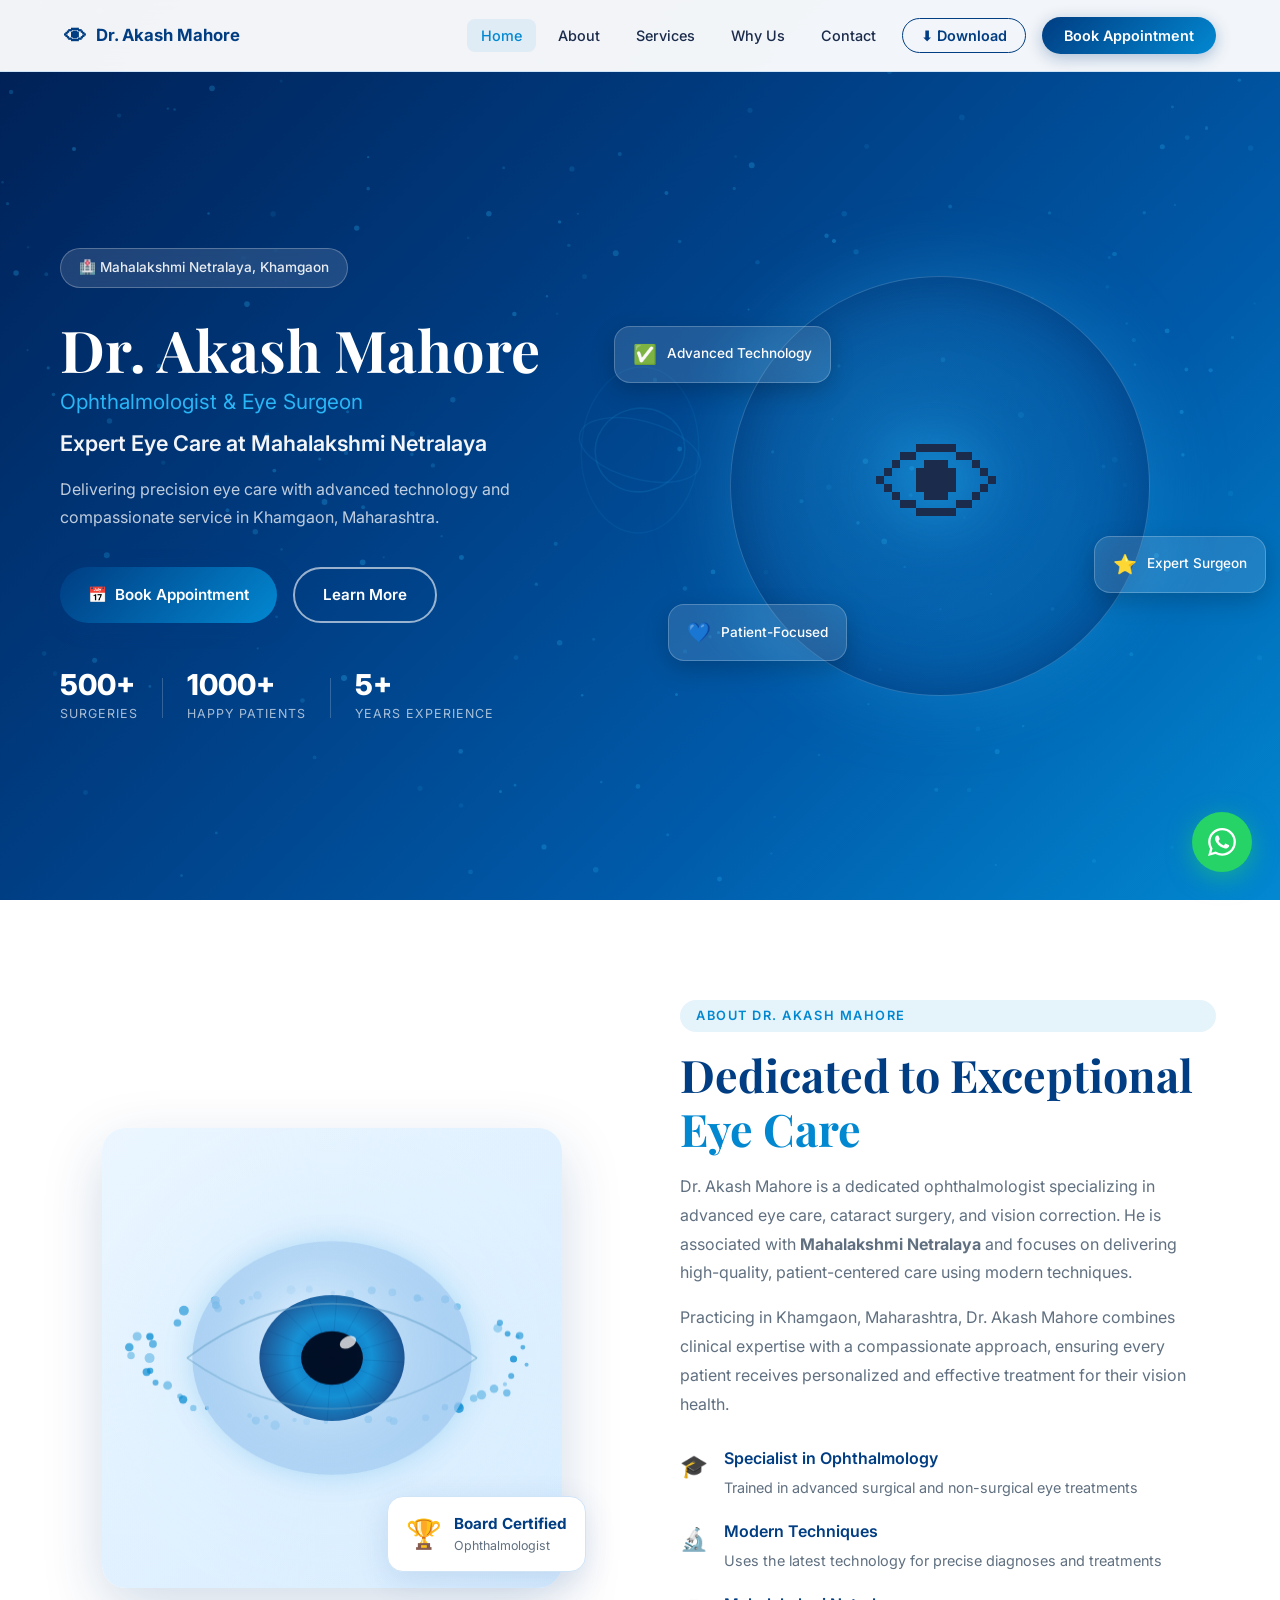
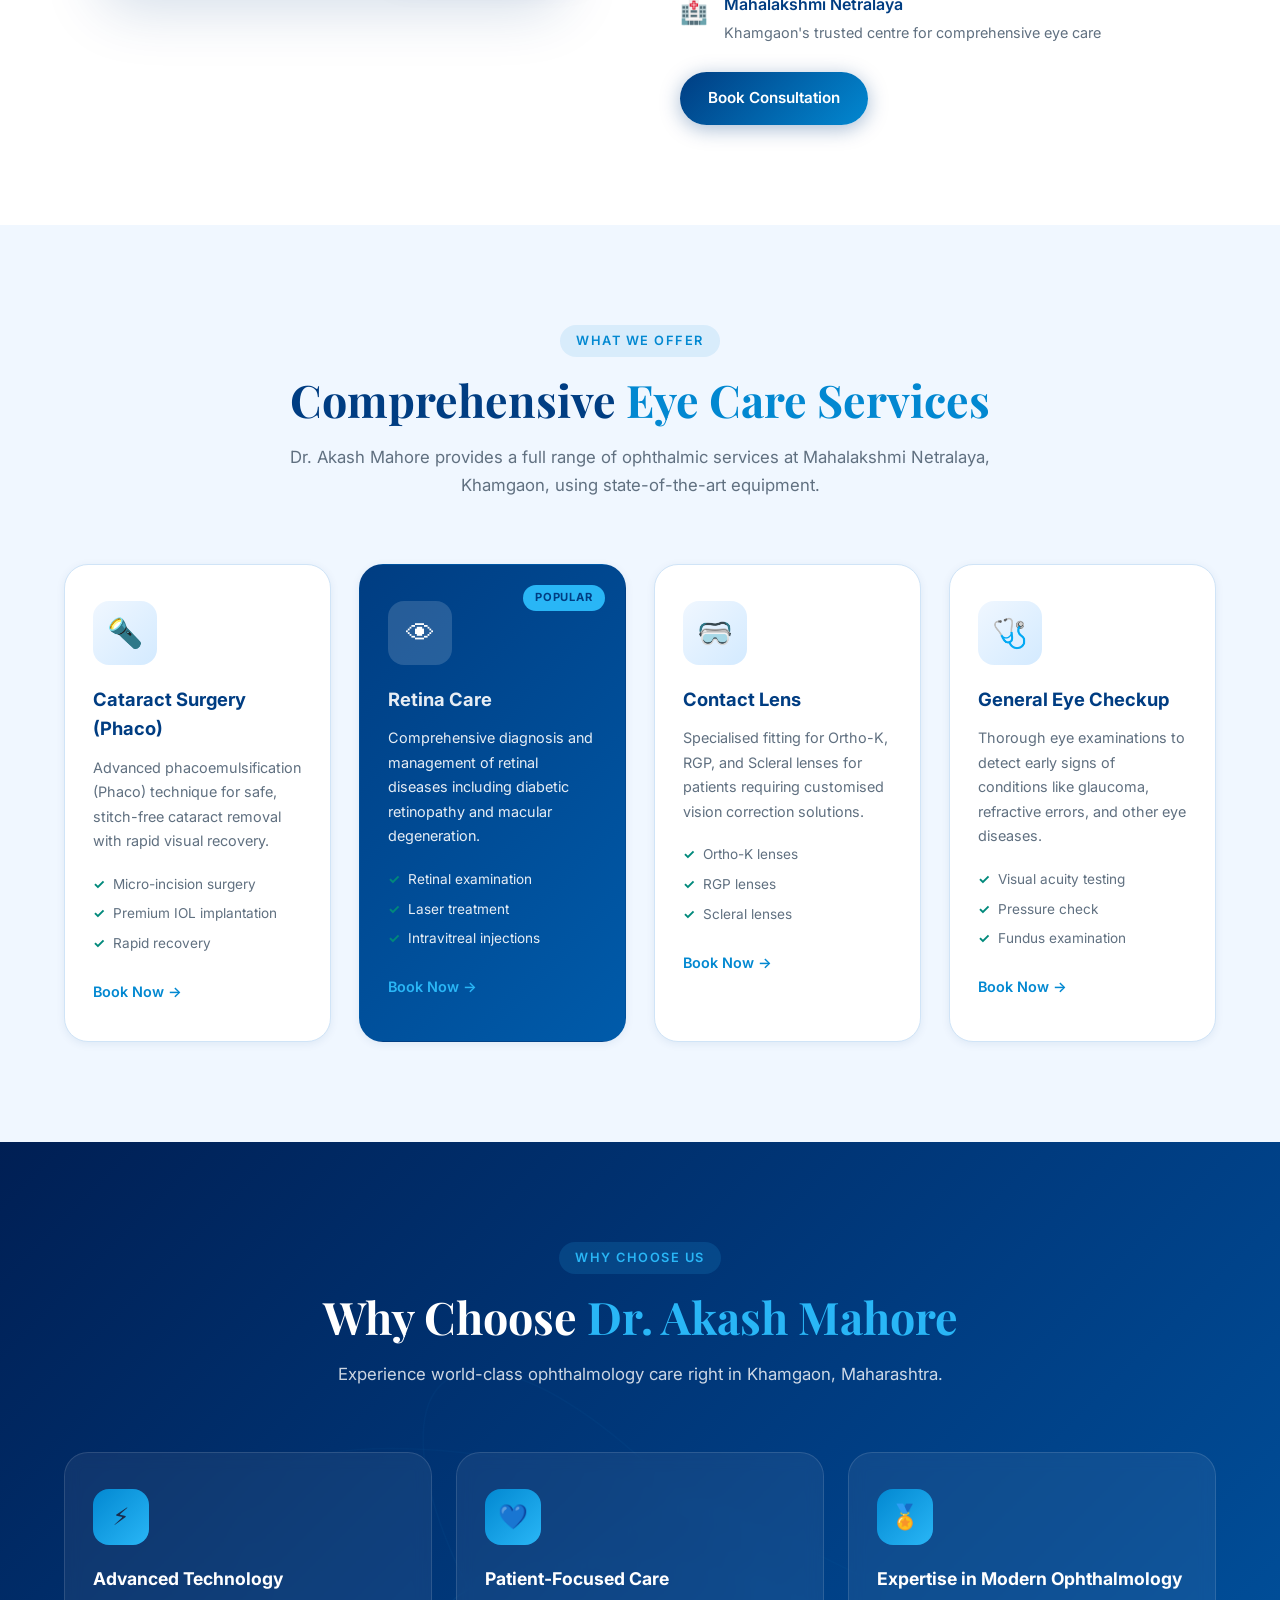
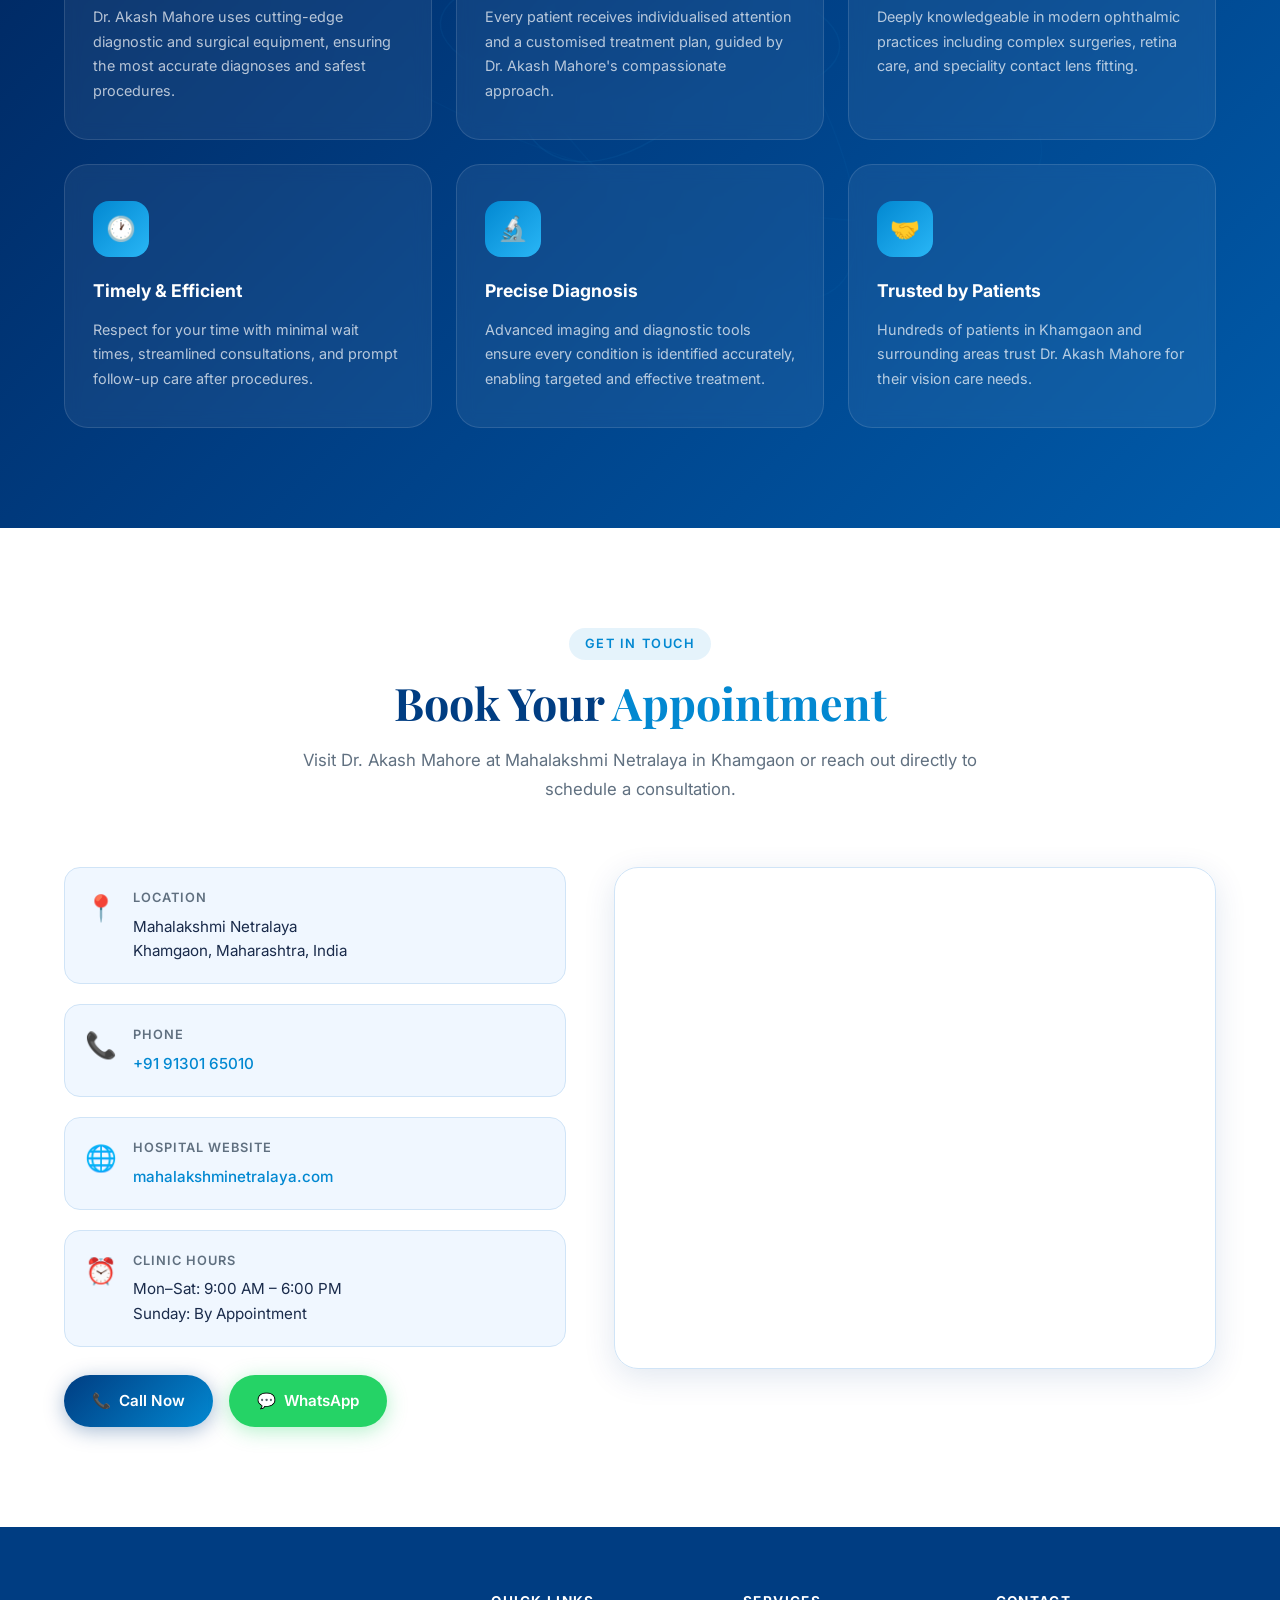
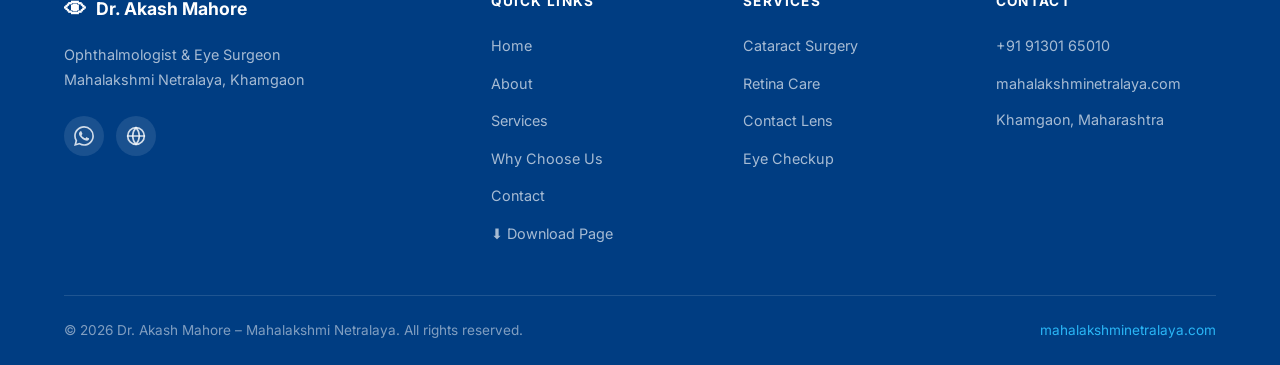
==== commit e95580a7: "Add Download button to navbar and footer; fix self-reference in download.html Agent-Logs-Url: https:" ====
--- a/index.html
+++ b/index.html
@@ -55,6 +55,7 @@
         <li><a href="#services" class="nav-link">Services</a></li>
         <li><a href="#why-choose" class="nav-link">Why Us</a></li>
         <li><a href="#contact" class="nav-link">Contact</a></li>
+        <li><a href="download.html" download="dr-akash-mahore-website.html" class="nav-download" aria-label="Download this website as a single HTML file">&#11015; Download</a></li>
         <li><a href="tel:+919130165010" class="nav-cta">Book Appointment</a></li>
       </ul>
       <button class="hamburger" id="hamburger" aria-label="Toggle navigation menu" aria-expanded="false" aria-controls="navLinks">
@@ -392,6 +393,7 @@
               <li><a href="#services">Services</a></li>
               <li><a href="#why-choose">Why Choose Us</a></li>
               <li><a href="#contact">Contact</a></li>
+              <li><a href="download.html" download="dr-akash-mahore-website.html">&#11015; Download Page</a></li>
             </ul>
           </div>
           <div class="footer-col">
--- a/styles.css
+++ b/styles.css
@@ -240,6 +240,30 @@
   color: #FFFFFF !important;
 }
 
+.nav-download {
+  padding: 8px 18px;
+  border: 1.5px solid var(--color-primary);
+  color: var(--color-primary) !important;
+  border-radius: 100px;
+  font-size: 0.9rem;
+  font-weight: 600;
+  margin-left: 4px;
+  transition: all var(--transition);
+  white-space: nowrap;
+}
+.nav-download:hover {
+  background: var(--color-primary);
+  color: #FFFFFF !important;
+  transform: translateY(-2px);
+  box-shadow: 0 6px 20px rgba(0, 61, 130, 0.3);
+}
+
+.nav-offline {
+  cursor: default;
+  opacity: 0.75;
+  font-size: 0.85rem;
+}
+
 .hamburger {
   display: none;
   flex-direction: column;
@@ -1112,6 +1136,7 @@
   }
 
   .nav-cta { margin-left: 0; }
+  .nav-download { margin-left: 0; width: 100%; text-align: center; }
 
   .hero {
     flex-direction: column;
